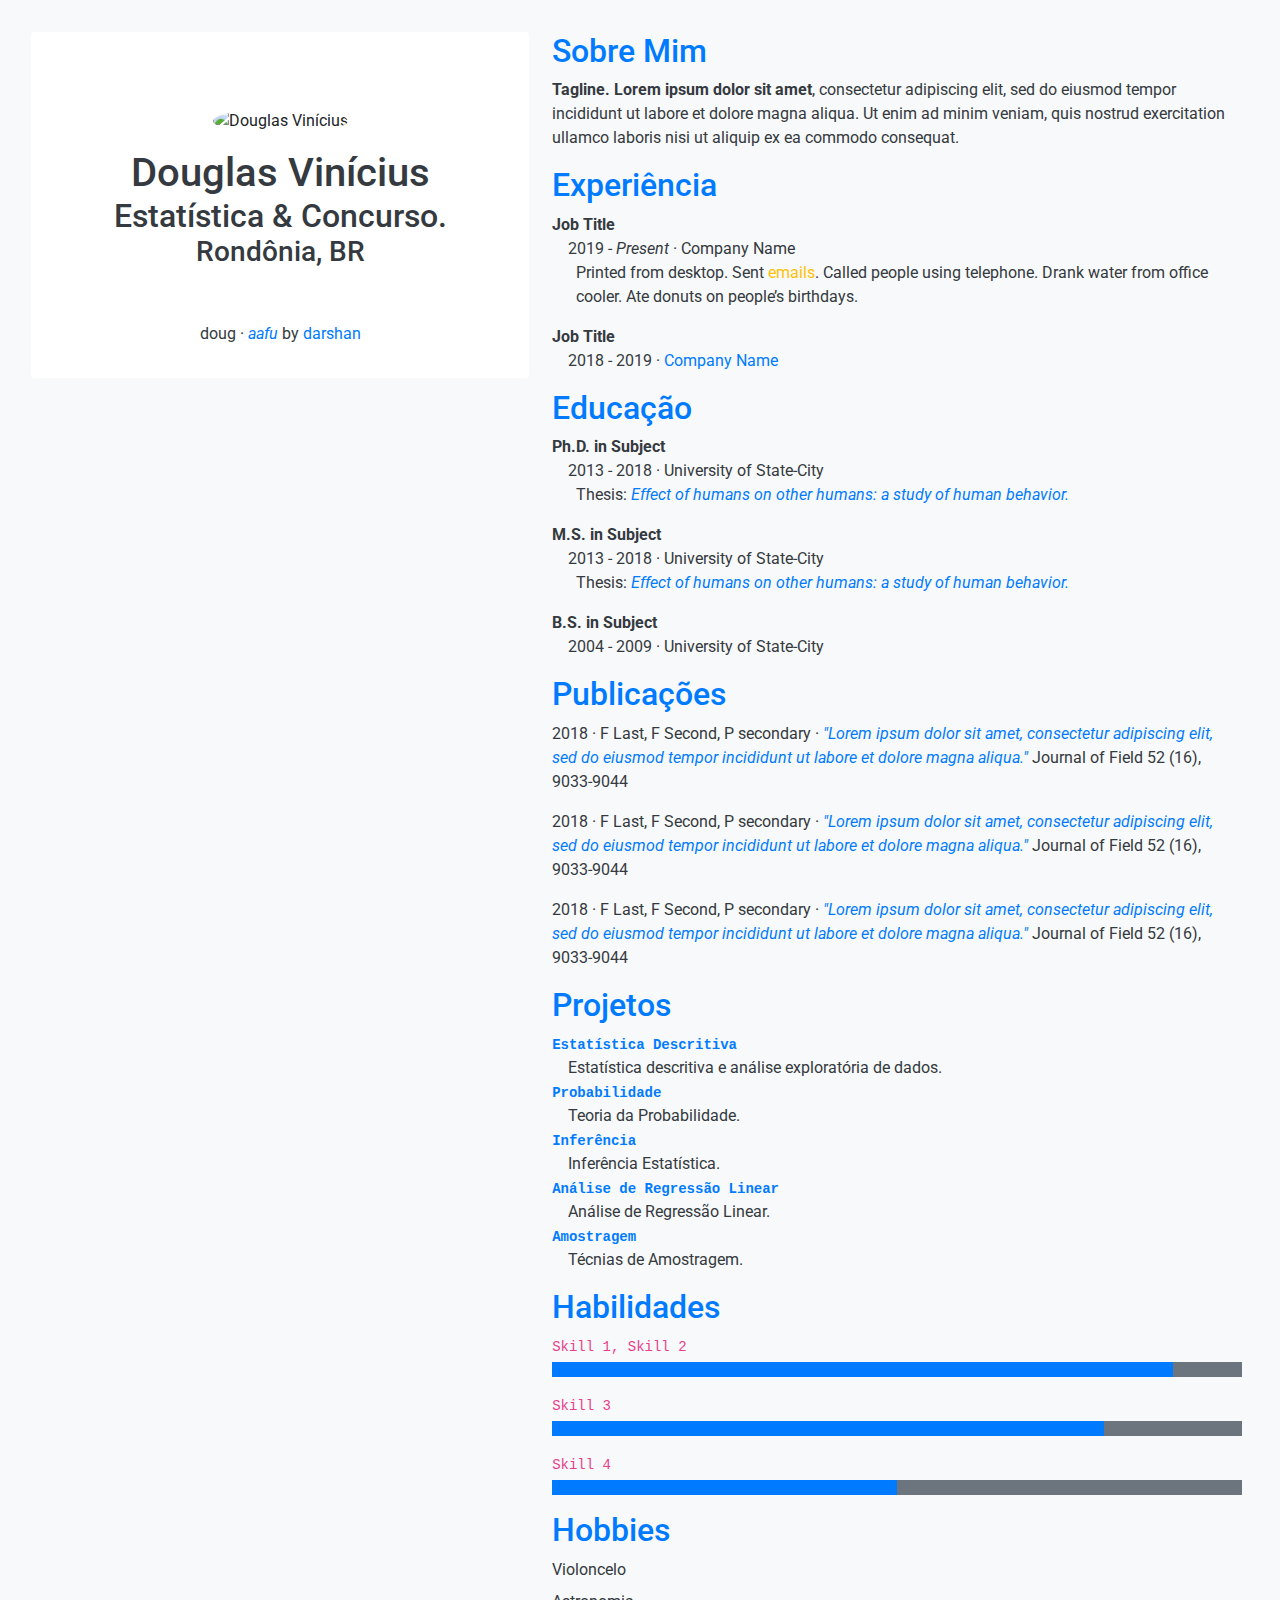
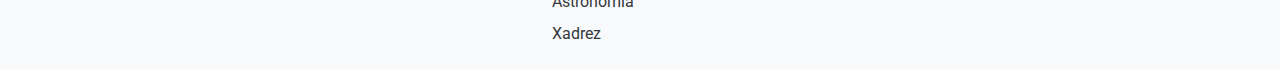
==== public/index.html @ db93e30a "ajustando..." ====
<!DOCTYPE html>
<html lang="en-us"><head>
  <title></title>

  <meta name="theme-color" content="#fff" />
  <meta charset="utf-8" />
  <meta content="width=device-width, initial-scale=1.0" name="viewport" />
  <meta name="description" content="Estatística &amp; Concurso." />
  <meta name="author" content="Douglas Vinícius" />
  <meta name="generator" content="aafu theme by Darshan in Hugo 0.55.6" />        <link rel="apple-touch-icon" sizes="180x180" href="apple-touch-icon.png">        <link rel="icon" type="image/png" sizes="32x32" href="favicon-32x32.png">        <link rel="icon" type="image/png" sizes="16x16" href="favicon-16x16.png">        <link rel="manifest" href="site.webmanifest">        <link rel="mask-icon" href="safari-pinned-tab.svg" color="#252627">        <link rel="shortcut icon" href="favicon.ico">        
  <link
    rel="stylesheet"
    href="https://stackpath.bootstrapcdn.com/bootstrap/4.3.1/css/bootstrap.min.css"
    integrity="sha384-ggOyR0iXCbMQv3Xipma34MD+dH/1fQ784/j6cY/iJTQUOhcWr7x9JvoRxT2MZw1T"
    crossorigin="anonymous"
  />
  <link
    rel="stylesheet"
    href="https://use.fontawesome.com/releases/v5.5.0/css/all.css"
    integrity="sha384-B4dIYHKNBt8Bc12p+WXckhzcICo0wtJAoU8YZTY5qE0Id1GSseTk6S+L3BlXeVIU"
    crossorigin="anonymous"
  />
  <link
    rel="stylesheet"
    href="https://cdn.rawgit.com/jpswalsh/academicons/master/css/academicons.min.css"
  />

  <link
    rel="stylesheet"
    href="//fonts.googleapis.com/css?family=Didact+Gothic%7CRoboto:400%7CRoboto+Mono"
  />

  <link rel="stylesheet" href="/css/aafu.css" />

  <script src="/js/themes.js"></script>
  <script src="/js/toggleTheme.js"></script>
  <script>
    window.onload = function() {
      Array.from(document.querySelectorAll(".markdownify")).map(function(
        elems
      ) {
        let elem = Array.from(elems.querySelectorAll("a"));
        elem.forEach(function(x) {
          x.classList.add(
            "text-warning"
          );
        });
      });
    };
  </script>
</head>
<body class="container bg-light" style="max-width: 1400px;">
    <div id="content">
<div class="ml-auto mr-auto row row-eq-height mt-3 p-2 rounded">
    <div class="col-md-5 text-center p-2">
      <div class="shadowsDark rounded bg-white">
      <div class="toggleSwitchContainer" style="width: 45px; height: 45px;">
        <i
          class="middleCenter fas fa-toggle-off zoomlink text-dark"
          id="toggle"
          title="Toggle Theme"
          onclick="toggleTheme()"
        ></i>
      </div>
      <div class="d-flex justify-content-center">
  <div class="w-100 h-100 mt-4">
    <img
      class="rounded m-2 rounded-circle"
      src="/images/profile.jpg"
      alt="Douglas Vinícius"
      style="width: 95%; max-width: 300px;"
    />
  </div>
</div>

      <div class="p-2">
      <h1 class="text-dark mb-0">Douglas Vinícius</h1>
<h2 class="text-dark mb-0">Estatística &amp; Concurso.</h2>
<h3 class="text-dark mb-0">Rondônia, BR</h3>
<div class="mt-2 d-flex flex-wrap justify-content-center">
  
  <div style="height:45px; width:45px;">
    <a href="https://www.linkedin.com/public-profile/settings?trk=d_flagship3_profile_self_view_public_profile">
      <i class="text-primary zoomlink mt-1 fab fa-linkedin-in"></i>
    </a>
  </div>
  
  <div style="height:45px; width:45px;">
    <a href="#">
      <i class="text-primary zoomlink mt-1 fab fa-stack-overflow"></i>
    </a>
  </div>
  
  <div style="height:45px; width:45px;">
    <a href="https://github.com/Doug7Vinicius">
      <i class="text-primary zoomlink mt-1 fab fa-github"></i>
    </a>
  </div>
  
  <div style="height:45px; width:45px;">
    <a href="#">
      <i class="text-primary zoomlink mt-1 fab fa-twitter"></i>
    </a>
  </div>
  
</div>

      <footer class="text-dark mb-4">
  <span class="markdownify">doug</span> &middot;
  <i>
    <a href="https://github.com/darshanbaral/aafu" class="text-primary">
      aafu
    </a>
  </i>
  by
  <a href="https://www.darshanbaral.com/" class="text-primary">
    darshan
  </a>
</footer>

    </div>
    </div>
  </div>
    <div class="col-md-7 bg-light pt-2">
      
      <h2 class="accordion w-100 text-primary  active ">
        
        <i class="fas fa-user"></i>
        Sobre Mim
      </h2>
      <div class="panel overflow-hidden">
        <p class="text-dark markdownify">
  <strong>Tagline. Lorem ipsum dolor sit amet</strong>, consectetur adipiscing elit, sed do eiusmod tempor incididunt ut labore et dolore magna aliqua. Ut enim ad minim veniam, quis nostrud exercitation ullamco laboris nisi ut aliquip ex ea commodo consequat.
</p>

      </div>
      
      <h2 class="accordion w-100 text-primary ">
        
        <i class="fas fa-briefcase"></i>
        Experiência
      </h2>
      <div class="panel overflow-hidden">
        
<dl>
  <dt class="text-dark mb-0">
    Job Title
  </dt>
  <dd class="text-dark mb-0 ml-3">
      <span class="markdownify">2019 - <em>Present</em></span> &middot;  Company Name 
  </dd>
  <dd class="text-dark mb-0 ml-4 markdownify">Printed from desktop. Sent <a href="#">emails</a>. Called people using telephone. Drank water from office cooler. Ate donuts on people&rsquo;s birthdays.</dd>
</dl>

<dl>
  <dt class="text-dark mb-0">
    Job Title
  </dt>
  <dd class="text-dark mb-0 ml-3">
      <span class="markdownify">2018 - 2019</span> &middot; <a class="text-primary" href="#">Company Name</a
    >
  </dd>
  <dd class="text-dark mb-0 ml-4 markdownify"></dd>
</dl>


      </div>
      
      <h2 class="accordion w-100 text-primary ">
        
        <i class="fas fa-graduation-cap"></i>
        Educação
      </h2>
      <div class="panel overflow-hidden">
        
<dl>
  <dt class="text-dark">Ph.D. in Subject</dt>
  <dd class="text-dark mb-0 ml-3">2013 - 2018 &middot; University of State-City</dd>
  
  <dd class="text-dark mb-0 ml-4">
    Thesis:
    <a class="text-primary" href="#"
      ><i>Effect of humans on other humans: a study of human behavior.</i></a
    >
  </dd>
  
</dl>

<dl>
  <dt class="text-dark">M.S. in Subject</dt>
  <dd class="text-dark mb-0 ml-3">2013 - 2018 &middot; University of State-City</dd>
  
  <dd class="text-dark mb-0 ml-4">
    Thesis:
    <a class="text-primary" href="#"
      ><i>Effect of humans on other humans: a study of human behavior.</i></a
    >
  </dd>
  
</dl>

<dl>
  <dt class="text-dark">B.S. in Subject</dt>
  <dd class="text-dark mb-0 ml-3">2004 - 2009 &middot; University of State-City</dd>
  
</dl>


      </div>
      
      <h2 class="accordion w-100 text-primary ">
        
        <i class="fas fa-book"></i>
        Publicações
      </h2>
      <div class="panel overflow-hidden">
        
<p class="text-dark">
  2018 &middot; F Last, F Second, P secondary &middot;
  <a class="text-primary" href="#"
    ><i>"Lorem ipsum dolor sit amet, consectetur adipiscing elit, sed do eiusmod tempor incididunt ut labore et dolore magna aliqua."</i></a
  >
  Journal of Field 52 (16), 9033-9044
</p>

<p class="text-dark">
  2018 &middot; F Last, F Second, P secondary &middot;
  <a class="text-primary" href="#"
    ><i>"Lorem ipsum dolor sit amet, consectetur adipiscing elit, sed do eiusmod tempor incididunt ut labore et dolore magna aliqua."</i></a
  >
  Journal of Field 52 (16), 9033-9044
</p>

<p class="text-dark">
  2018 &middot; F Last, F Second, P secondary &middot;
  <a class="text-primary" href="#"
    ><i>"Lorem ipsum dolor sit amet, consectetur adipiscing elit, sed do eiusmod tempor incididunt ut labore et dolore magna aliqua."</i></a
  >
  Journal of Field 52 (16), 9033-9044
</p>


      </div>
      
      <h2 class="accordion w-100 text-primary ">
        
        <i class="fas fa-project-diagram"></i>
        Projetos
      </h2>
      <div class="panel overflow-hidden">
        <dl>
  
  <dt>
    <a class="text-primary" href="#"
      ><code>Estatística Descritiva</code></a
    >
  </dt>
  <dd class="text-dark mb-0 ml-3 markdownify">Estatística descritiva e análise exploratória de dados.</dd>
  
  <dt>
    <a class="text-primary" href="#"
      ><code>Probabilidade</code></a
    >
  </dt>
  <dd class="text-dark mb-0 ml-3 markdownify">Teoria da Probabilidade.</dd>
  
  <dt>
    <a class="text-primary" href="#"
      ><code>Inferência</code></a
    >
  </dt>
  <dd class="text-dark mb-0 ml-3 markdownify">Inferência Estatística.</dd>
  
  <dt>
    <a class="text-primary" href="#"
      ><code>Análise de Regressão Linear</code></a
    >
  </dt>
  <dd class="text-dark mb-0 ml-3 markdownify">Análise de Regressão Linear.</dd>
  
  <dt>
    <a class="text-primary" href="#"
      ><code>Amostragem</code></a
    >
  </dt>
  <dd class="text-dark mb-0 ml-3 markdownify">Técnias de Amostragem.</dd>
  
</dl>

      </div>
      
      <h2 class="accordion w-100 text-primary ">
        
        <i class="fas fa-cogs"></i>
        Habilidades
      </h2>
      <div class="panel overflow-hidden">
        
<code>Skill 1, Skill 2</code>
<div class="w-100 bg-secondary mt-1 mb-3">
  <div
    class="bg-primary"
    style="width: 90%; height:15px;"
  ></div>
</div>

<code>Skill 3</code>
<div class="w-100 bg-secondary mt-1 mb-3">
  <div
    class="bg-primary"
    style="width: 80%; height:15px;"
  ></div>
</div>

<code>Skill 4</code>
<div class="w-100 bg-secondary mt-1 mb-3">
  <div
    class="bg-primary"
    style="width: 50%; height:15px;"
  ></div>
</div>


      </div>
      
      <h2 class="accordion w-100 text-primary ">
        
        <i class="fas fa-gamepad"></i>
        Hobbies
      </h2>
      <div class="panel overflow-hidden">
        <ul class="pl-0">
  
  <li class="text-dark list-unstyled mb-2">Violoncelo</li>
  
  <li class="text-dark list-unstyled mb-2">Astronomia</li>
  
  <li class="text-dark list-unstyled mb-2">Xadrez</li>
  
</ul>

      </div>
      
      <script src="/js/accordion.js"></script>
      <script>
        if ( true ) {
          toggleTheme();
        }
      </script>
    </div>
  </div>

    </div>
  </body>
</html>
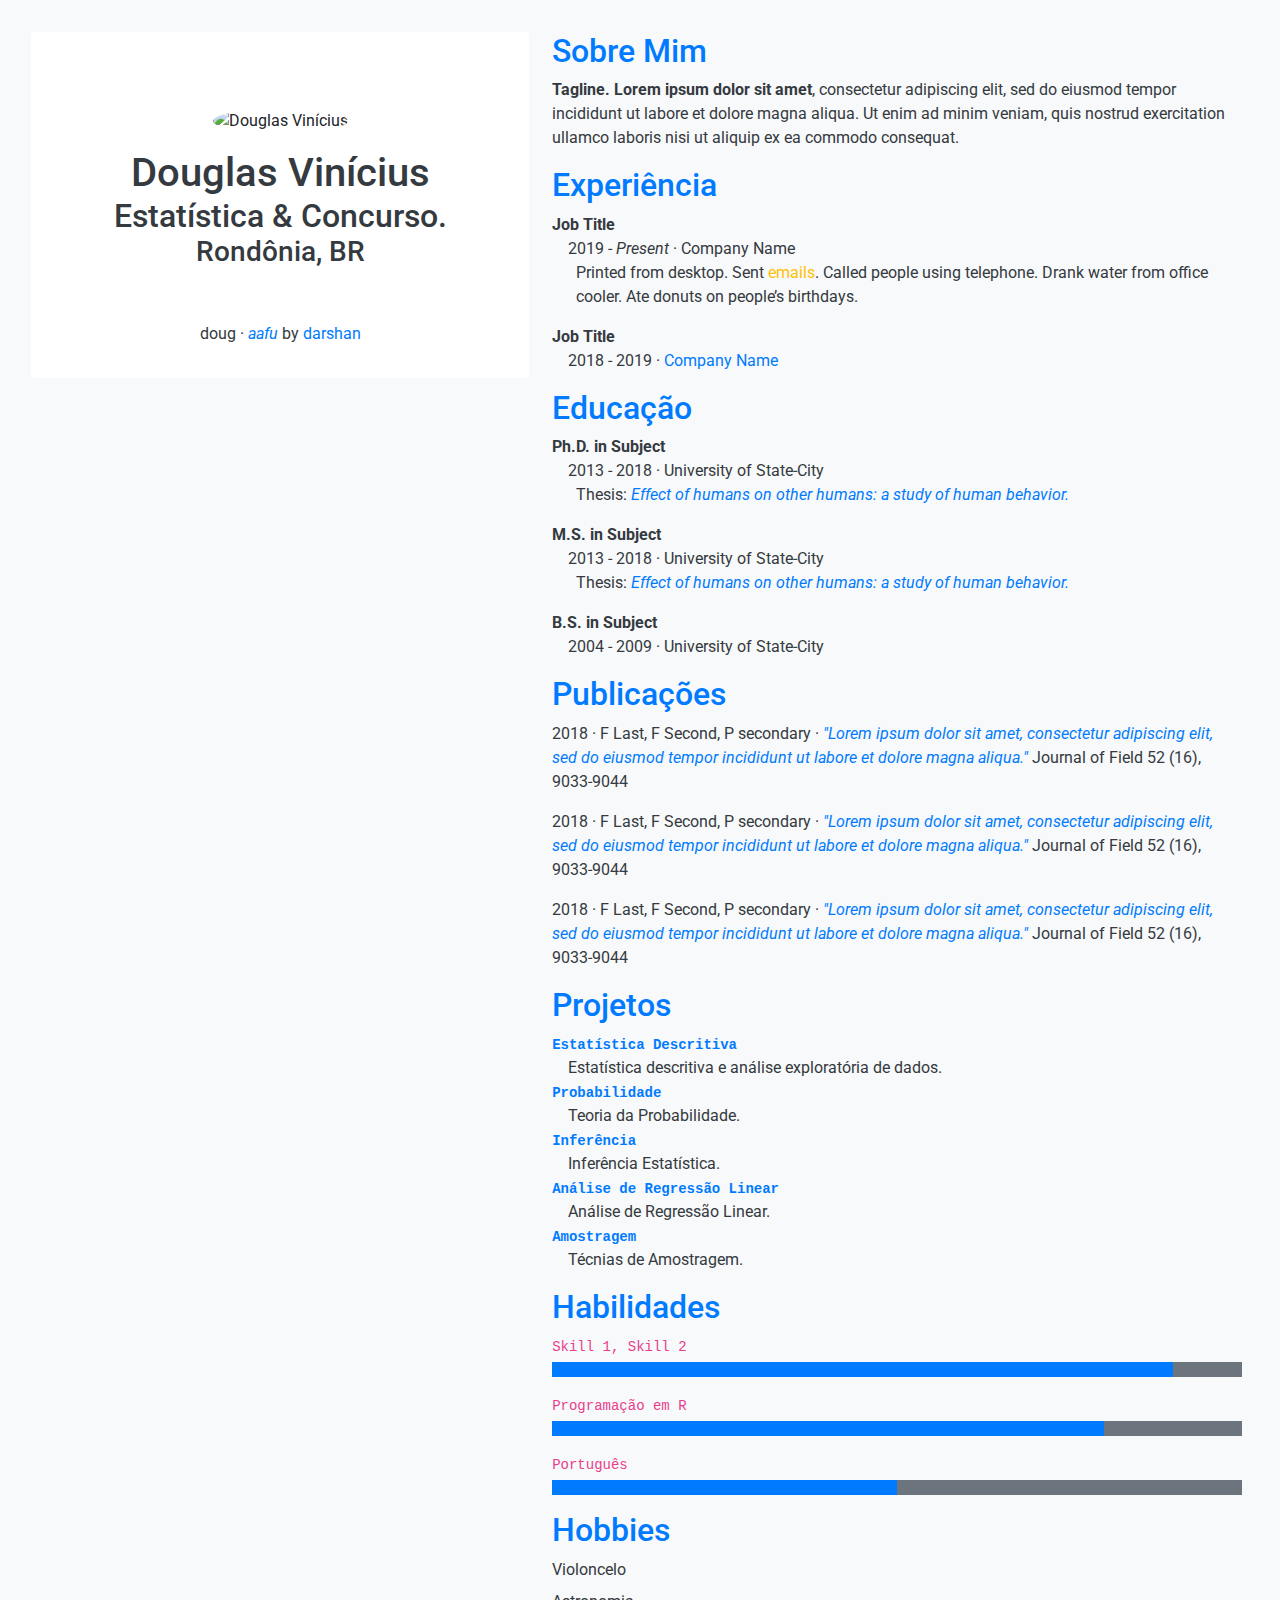
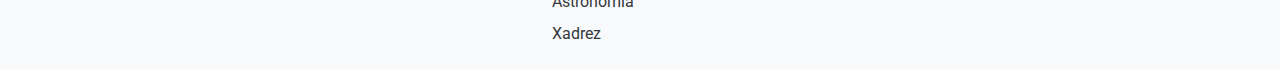
==== commit fd2d5904: "ajustes" ====
--- a/public/index.html
+++ b/public/index.html
@@ -1,6 +1,6 @@
 <!DOCTYPE html>
 <html lang="en-us"><head>
-  <title></title>
+  <title>Doug</title>
 
   <meta name="theme-color" content="#fff" />
   <meta charset="utf-8" />
@@ -304,7 +304,7 @@
   ></div>
 </div>
 
-<code>Skill 3</code>
+<code>Programação em R</code>
 <div class="w-100 bg-secondary mt-1 mb-3">
   <div
     class="bg-primary"
@@ -312,7 +312,7 @@
   ></div>
 </div>
 
-<code>Skill 4</code>
+<code>Português</code>
 <div class="w-100 bg-secondary mt-1 mb-3">
   <div
     class="bg-primary"
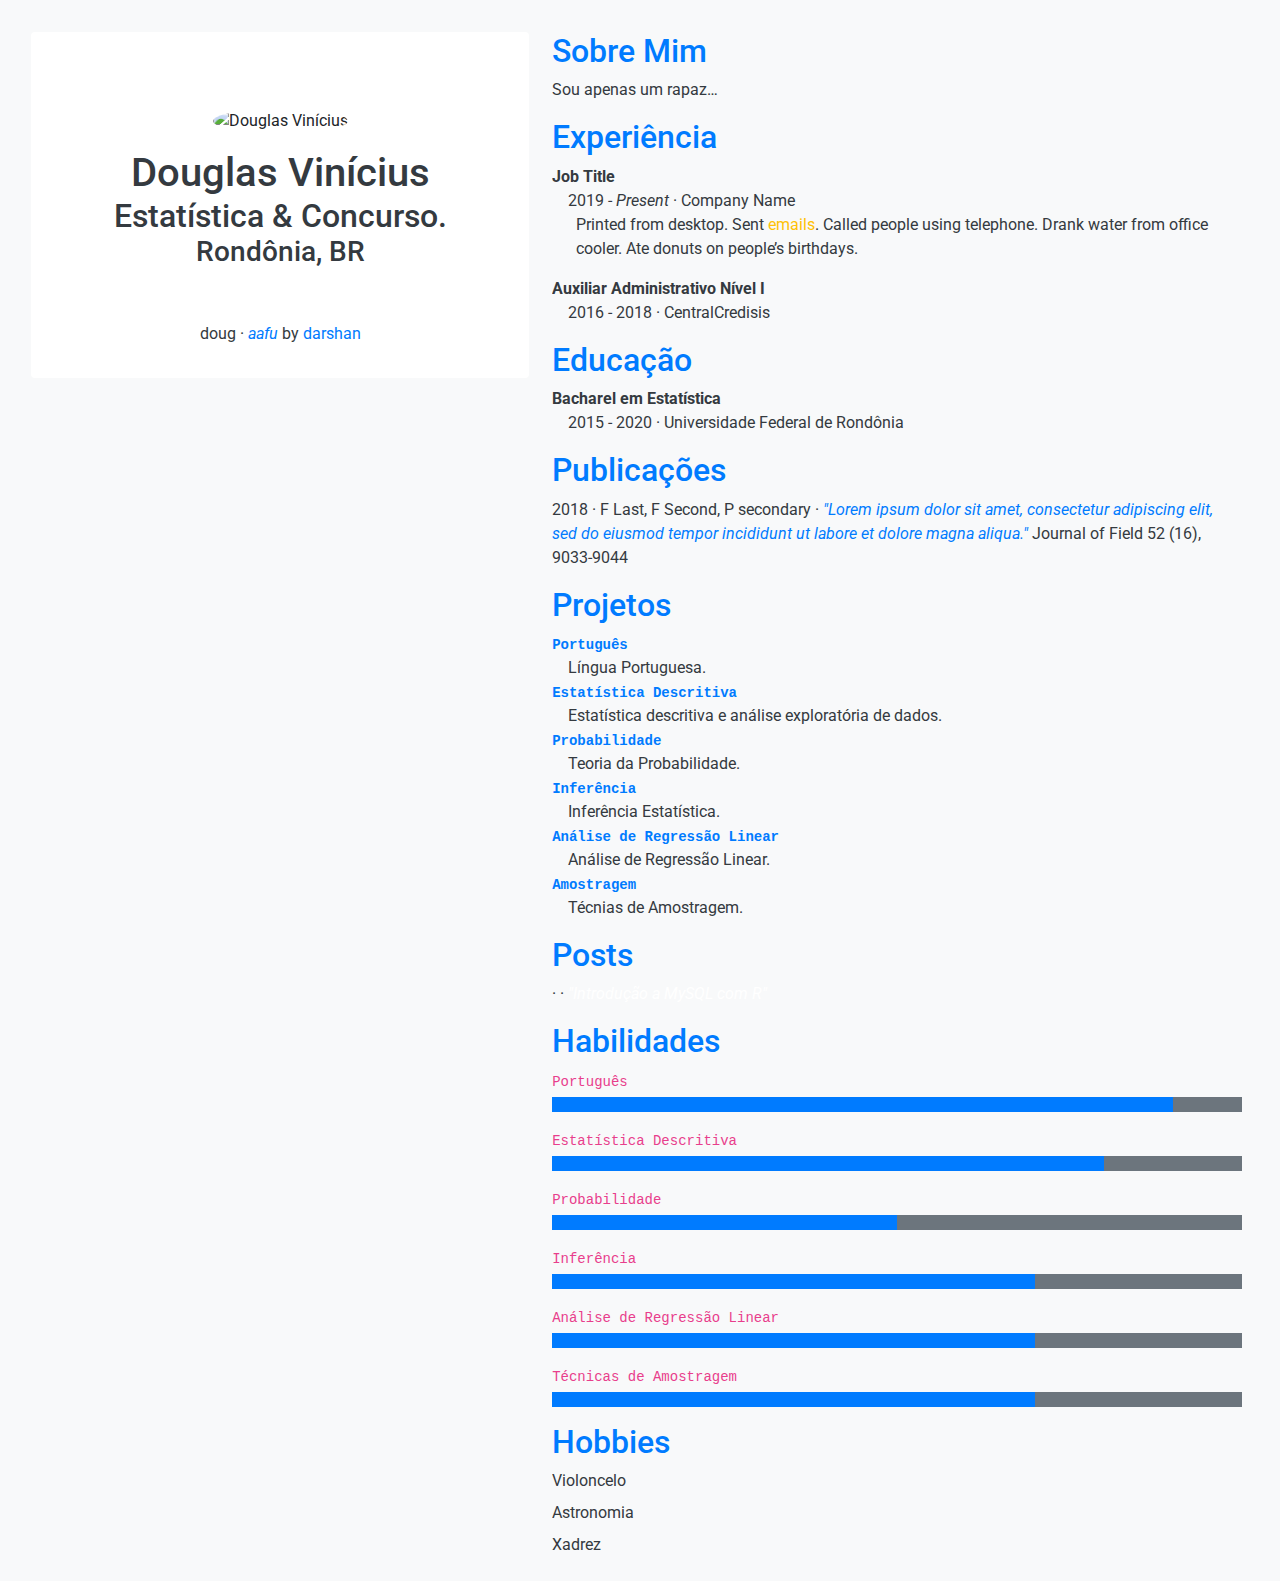
==== commit 7fb3191d: "novos ajustes" ====
--- a/public/index.html
+++ b/public/index.html
@@ -7,7 +7,7 @@
   <meta content="width=device-width, initial-scale=1.0" name="viewport" />
   <meta name="description" content="Estatística &amp; Concurso." />
   <meta name="author" content="Douglas Vinícius" />
-  <meta name="generator" content="aafu theme by Darshan in Hugo 0.55.6" />        <link rel="apple-touch-icon" sizes="180x180" href="apple-touch-icon.png">        <link rel="icon" type="image/png" sizes="32x32" href="favicon-32x32.png">        <link rel="icon" type="image/png" sizes="16x16" href="favicon-16x16.png">        <link rel="manifest" href="site.webmanifest">        <link rel="mask-icon" href="safari-pinned-tab.svg" color="#252627">        <link rel="shortcut icon" href="favicon.ico">        
+  <meta name="generator" content="aafu theme by Darshan in Hugo 0.55.6" />        <link rel="apple-touch-icon" sizes="180x180" href="apple-touch-icon.png">        <link rel="icon" type="image/png" sizes="32x32" href="pi.png">        <link rel="icon" type="image/png" sizes="16x16" href="pi.png">        <link rel="manifest" href="site.webmanifest">        <link rel="mask-icon" href="safari-pinned-tab.svg" color="#252627">        <link rel="shortcut icon" href="pi.png">        
   <link
     rel="stylesheet"
     href="https://stackpath.bootstrapcdn.com/bootstrap/4.3.1/css/bootstrap.min.css"
@@ -50,30 +50,30 @@
   </script>
 </head>
 <body class="container bg-light" style="max-width: 1400px;">
-    <div id="content">
-<div class="ml-auto mr-auto row row-eq-height mt-3 p-2 rounded">
-    <div class="col-md-5 text-center p-2">
-      <div class="shadowsDark rounded bg-white">
-      <div class="toggleSwitchContainer" style="width: 45px; height: 45px;">
-        <i
-          class="middleCenter fas fa-toggle-off zoomlink text-dark"
-          id="toggle"
-          title="Toggle Theme"
-          onclick="toggleTheme()"
-        ></i>
-      </div>
+    <div id="content">
+<div class="ml-auto mr-auto row row-eq-height mt-3 p-2 rounded">
+    <div class="col-md-5 text-center p-2">
+      <div class="shadowsDark rounded bg-white">
+      <div class="toggleSwitchContainer" style="width: 45px; height: 45px;">
+        <i
+          class="middleCenter fas fa-toggle-off zoomlink text-dark"
+          id="toggle"
+          title="Toggle Theme"
+          onclick="toggleTheme()"
+        ></i>
+      </div>
       <div class="d-flex justify-content-center">
   <div class="w-100 h-100 mt-4">
     <img
       class="rounded m-2 rounded-circle"
-      src="/images/profile.jpg"
+      src="/images/754349main_butterfly_nebula_full_full.jpg"
       alt="Douglas Vinícius"
-      style="width: 95%; max-width: 300px;"
+      style="width: 95%; max-width: 300px; max-height: 300px;"
     />
   </div>
 </div>
-
-      <div class="p-2">
+
+      <div class="p-2">
       <h1 class="text-dark mb-0">Douglas Vinícius</h1>
 <h2 class="text-dark mb-0">Estatística &amp; Concurso.</h2>
 <h3 class="text-dark mb-0">Rondônia, BR</h3>
@@ -86,25 +86,25 @@
   </div>
   
   <div style="height:45px; width:45px;">
-    <a href="#">
-      <i class="text-primary zoomlink mt-1 fab fa-stack-overflow"></i>
-    </a>
-  </div>
-  
-  <div style="height:45px; width:45px;">
     <a href="https://github.com/Doug7Vinicius">
       <i class="text-primary zoomlink mt-1 fab fa-github"></i>
     </a>
   </div>
   
   <div style="height:45px; width:45px;">
-    <a href="#">
+    <a href="https://stackoverflow.com/users/11490202/douglas-vin%C3%ADcius?tab=profile">
+      <i class="text-primary zoomlink mt-1 fab fa-stack-overflow"></i>
+    </a>
+  </div>
+  
+  <div style="height:45px; width:45px;">
+    <a href="https://twitter.com/Douglas69572577">
       <i class="text-primary zoomlink mt-1 fab fa-twitter"></i>
     </a>
   </div>
   
 </div>
-
+
       <footer class="text-dark mb-4">
   <span class="markdownify">doug</span> &middot;
   <i>
@@ -117,30 +117,30 @@
     darshan
   </a>
 </footer>
-
-    </div>
-    </div>
-  </div>
-    <div class="col-md-7 bg-light pt-2">
-      
-      <h2 class="accordion w-100 text-primary  active ">
-        
-        <i class="fas fa-user"></i>
-        Sobre Mim
-      </h2>
-      <div class="panel overflow-hidden">
+
+    </div>
+    </div>
+  </div>
+    <div class="col-md-7 bg-light pt-2">
+      
+      <h2 class="accordion w-100 text-primary  active ">
+        
+        <i class="fas fa-user"></i>
+        Sobre Mim
+      </h2>
+      <div class="panel overflow-hidden">
         <p class="text-dark markdownify">
-  <strong>Tagline. Lorem ipsum dolor sit amet</strong>, consectetur adipiscing elit, sed do eiusmod tempor incididunt ut labore et dolore magna aliqua. Ut enim ad minim veniam, quis nostrud exercitation ullamco laboris nisi ut aliquip ex ea commodo consequat.
+  Sou apenas um rapaz&hellip;
 </p>
-
-      </div>
-      
-      <h2 class="accordion w-100 text-primary ">
-        
-        <i class="fas fa-briefcase"></i>
-        Experiência
-      </h2>
-      <div class="panel overflow-hidden">
+
+      </div>
+      
+      <h2 class="accordion w-100 text-primary ">
+        
+        <i class="fas fa-briefcase"></i>
+        Experiência
+      </h2>
+      <div class="panel overflow-hidden">
         
 <dl>
   <dt class="text-dark mb-0">
@@ -154,66 +154,39 @@
 
 <dl>
   <dt class="text-dark mb-0">
-    Job Title
+    Auxiliar Administrativo Nível I
   </dt>
   <dd class="text-dark mb-0 ml-3">
-      <span class="markdownify">2018 - 2019</span> &middot; <a class="text-primary" href="#">Company Name</a
-    >
+      <span class="markdownify">2016 - 2018</span> &middot;  CentralCredisis 
   </dd>
   <dd class="text-dark mb-0 ml-4 markdownify"></dd>
 </dl>
 
-
-      </div>
-      
-      <h2 class="accordion w-100 text-primary ">
-        
-        <i class="fas fa-graduation-cap"></i>
-        Educação
-      </h2>
-      <div class="panel overflow-hidden">
+
+      </div>
+      
+      <h2 class="accordion w-100 text-primary ">
+        
+        <i class="fas fa-graduation-cap"></i>
+        Educação
+      </h2>
+      <div class="panel overflow-hidden">
         
 <dl>
-  <dt class="text-dark">Ph.D. in Subject</dt>
-  <dd class="text-dark mb-0 ml-3">2013 - 2018 &middot; University of State-City</dd>
-  
-  <dd class="text-dark mb-0 ml-4">
-    Thesis:
-    <a class="text-primary" href="#"
-      ><i>Effect of humans on other humans: a study of human behavior.</i></a
-    >
-  </dd>
+  <dt class="text-dark">Bacharel em Estatística</dt>
+  <dd class="text-dark mb-0 ml-3">2015 - 2020 &middot; Universidade Federal de Rondônia</dd>
   
 </dl>
 
-<dl>
-  <dt class="text-dark">M.S. in Subject</dt>
-  <dd class="text-dark mb-0 ml-3">2013 - 2018 &middot; University of State-City</dd>
-  
-  <dd class="text-dark mb-0 ml-4">
-    Thesis:
-    <a class="text-primary" href="#"
-      ><i>Effect of humans on other humans: a study of human behavior.</i></a
-    >
-  </dd>
-  
-</dl>
-
-<dl>
-  <dt class="text-dark">B.S. in Subject</dt>
-  <dd class="text-dark mb-0 ml-3">2004 - 2009 &middot; University of State-City</dd>
-  
-</dl>
-
-
-      </div>
-      
-      <h2 class="accordion w-100 text-primary ">
-        
-        <i class="fas fa-book"></i>
-        Publicações
-      </h2>
-      <div class="panel overflow-hidden">
+
+      </div>
+      
+      <h2 class="accordion w-100 text-primary ">
+        
+        <i class="fas fa-book"></i>
+        Publicações
+      </h2>
+      <div class="panel overflow-hidden">
         
 <p class="text-dark">
   2018 &middot; F Last, F Second, P secondary &middot;
@@ -223,80 +196,89 @@
   Journal of Field 52 (16), 9033-9044
 </p>
 
-<p class="text-dark">
-  2018 &middot; F Last, F Second, P secondary &middot;
-  <a class="text-primary" href="#"
-    ><i>"Lorem ipsum dolor sit amet, consectetur adipiscing elit, sed do eiusmod tempor incididunt ut labore et dolore magna aliqua."</i></a
-  >
-  Journal of Field 52 (16), 9033-9044
-</p>
-
-<p class="text-dark">
-  2018 &middot; F Last, F Second, P secondary &middot;
-  <a class="text-primary" href="#"
-    ><i>"Lorem ipsum dolor sit amet, consectetur adipiscing elit, sed do eiusmod tempor incididunt ut labore et dolore magna aliqua."</i></a
-  >
-  Journal of Field 52 (16), 9033-9044
-</p>
-
-
-      </div>
-      
-      <h2 class="accordion w-100 text-primary ">
+
+      </div>
+      
+      <h2 class="accordion w-100 text-primary ">
+        
+        <i class="fas fa-project-diagram"></i>
+        Projetos
+      </h2>
+      <div class="panel overflow-hidden">
+        <dl>
+  
+  <dt>
+    <a class="text-primary" href="#"
+      ><code>Português</code></a
+    >
+  </dt>
+  <dd class="text-dark mb-0 ml-3 markdownify">Língua Portuguesa.</dd>
+  
+  <dt>
+    <a class="text-primary" href="#"
+      ><code>Estatística Descritiva</code></a
+    >
+  </dt>
+  <dd class="text-dark mb-0 ml-3 markdownify">Estatística descritiva e análise exploratória de dados.</dd>
+  
+  <dt>
+    <a class="text-primary" href="#"
+      ><code>Probabilidade</code></a
+    >
+  </dt>
+  <dd class="text-dark mb-0 ml-3 markdownify">Teoria da Probabilidade.</dd>
+  
+  <dt>
+    <a class="text-primary" href="#"
+      ><code>Inferência</code></a
+    >
+  </dt>
+  <dd class="text-dark mb-0 ml-3 markdownify">Inferência Estatística.</dd>
+  
+  <dt>
+    <a class="text-primary" href="#"
+      ><code>Análise de Regressão Linear</code></a
+    >
+  </dt>
+  <dd class="text-dark mb-0 ml-3 markdownify">Análise de Regressão Linear.</dd>
+  
+  <dt>
+    <a class="text-primary" href="#"
+      ><code>Amostragem</code></a
+    >
+  </dt>
+  <dd class="text-dark mb-0 ml-3 markdownify">Técnias de Amostragem.</dd>
+  
+</dl>
+
+      </div>
+      
+      <h2 class="accordion w-100 text-primary ">
+        
+        <i class="fas fa-chart-line"></i>
+        Posts
+      </h2>
+      <div class="panel overflow-hidden">
+        
+<p class="text-dark">
+   &middot;  &middot;
+  <a class="text-white" href="#"
+    ><i>"Introdução a MySQL com R"</i></a
+  >
+  
+</p>
+
+
+      </div>
+      
+      <h2 class="accordion w-100 text-primary ">
+        
+        <i class="fas fa-cogs"></i>
+        Habilidades
+      </h2>
+      <div class="panel overflow-hidden">
         
-        <i class="fas fa-project-diagram"></i>
-        Projetos
-      </h2>
-      <div class="panel overflow-hidden">
-        <dl>
-  
-  <dt>
-    <a class="text-primary" href="#"
-      ><code>Estatística Descritiva</code></a
-    >
-  </dt>
-  <dd class="text-dark mb-0 ml-3 markdownify">Estatística descritiva e análise exploratória de dados.</dd>
-  
-  <dt>
-    <a class="text-primary" href="#"
-      ><code>Probabilidade</code></a
-    >
-  </dt>
-  <dd class="text-dark mb-0 ml-3 markdownify">Teoria da Probabilidade.</dd>
-  
-  <dt>
-    <a class="text-primary" href="#"
-      ><code>Inferência</code></a
-    >
-  </dt>
-  <dd class="text-dark mb-0 ml-3 markdownify">Inferência Estatística.</dd>
-  
-  <dt>
-    <a class="text-primary" href="#"
-      ><code>Análise de Regressão Linear</code></a
-    >
-  </dt>
-  <dd class="text-dark mb-0 ml-3 markdownify">Análise de Regressão Linear.</dd>
-  
-  <dt>
-    <a class="text-primary" href="#"
-      ><code>Amostragem</code></a
-    >
-  </dt>
-  <dd class="text-dark mb-0 ml-3 markdownify">Técnias de Amostragem.</dd>
-  
-</dl>
-
-      </div>
-      
-      <h2 class="accordion w-100 text-primary ">
-        
-        <i class="fas fa-cogs"></i>
-        Habilidades
-      </h2>
-      <div class="panel overflow-hidden">
-        
-<code>Skill 1, Skill 2</code>
+<code>Português</code>
 <div class="w-100 bg-secondary mt-1 mb-3">
   <div
     class="bg-primary"
@@ -304,7 +286,7 @@
   ></div>
 </div>
 
-<code>Programação em R</code>
+<code>Estatística Descritiva</code>
 <div class="w-100 bg-secondary mt-1 mb-3">
   <div
     class="bg-primary"
@@ -312,7 +294,7 @@
   ></div>
 </div>
 
-<code>Português</code>
+<code>Probabilidade</code>
 <div class="w-100 bg-secondary mt-1 mb-3">
   <div
     class="bg-primary"
@@ -320,15 +302,39 @@
   ></div>
 </div>
 
-
-      </div>
-      
-      <h2 class="accordion w-100 text-primary ">
-        
-        <i class="fas fa-gamepad"></i>
-        Hobbies
-      </h2>
-      <div class="panel overflow-hidden">
+<code>Inferência</code>
+<div class="w-100 bg-secondary mt-1 mb-3">
+  <div
+    class="bg-primary"
+    style="width: 70%; height:15px;"
+  ></div>
+</div>
+
+<code>Análise de Regressão Linear</code>
+<div class="w-100 bg-secondary mt-1 mb-3">
+  <div
+    class="bg-primary"
+    style="width: 70%; height:15px;"
+  ></div>
+</div>
+
+<code>Técnicas de Amostragem</code>
+<div class="w-100 bg-secondary mt-1 mb-3">
+  <div
+    class="bg-primary"
+    style="width: 70%; height:15px;"
+  ></div>
+</div>
+
+
+      </div>
+      
+      <h2 class="accordion w-100 text-primary ">
+        
+        <i class="fas fa-gamepad"></i>
+        Hobbies
+      </h2>
+      <div class="panel overflow-hidden">
         <ul class="pl-0">
   
   <li class="text-dark list-unstyled mb-2">Violoncelo</li>
@@ -338,17 +344,17 @@
   <li class="text-dark list-unstyled mb-2">Xadrez</li>
   
 </ul>
-
-      </div>
-      
-      <script src="/js/accordion.js"></script>
-      <script>
-        if ( true ) {
-          toggleTheme();
-        }
-      </script>
-    </div>
-  </div>
+
+      </div>
+      
+      <script src="/js/accordion.js"></script>
+      <script>
+        if ( true ) {
+          toggleTheme();
+        }
+      </script>
+    </div>
+  </div>
 
     </div>
   </body>
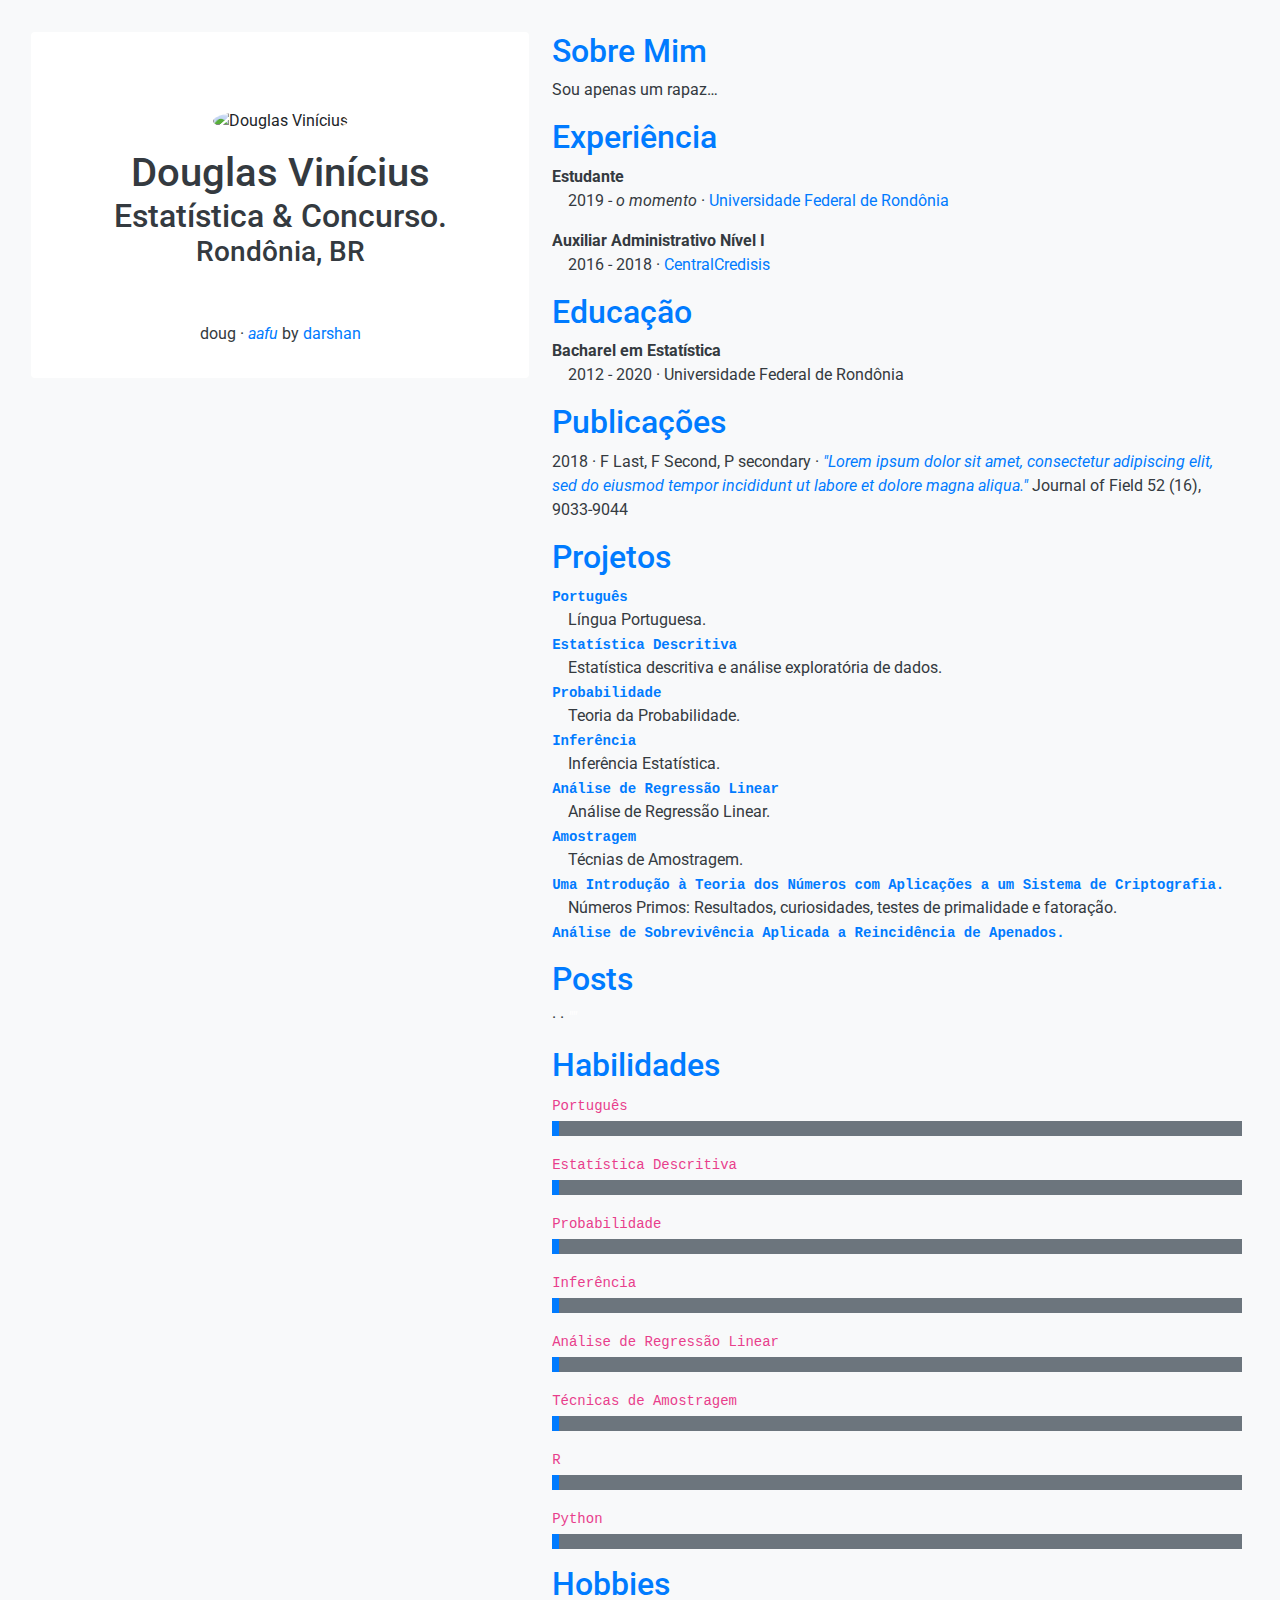
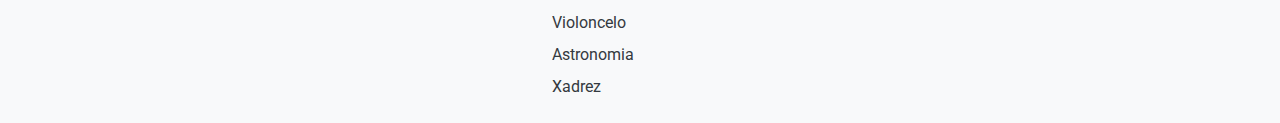
==== commit 48b9df4c: "ajuste no icone social para abrir novas guias" ====
--- a/public/index.html
+++ b/public/index.html
@@ -1,4 +1,4 @@
-<!DOCTYPE html>
+<!DOCTYPE html>
 <html lang="en-us"><head>
   <title>Doug</title>
 
@@ -7,7 +7,14 @@
   <meta content="width=device-width, initial-scale=1.0" name="viewport" />
   <meta name="description" content="Estatística &amp; Concurso." />
   <meta name="author" content="Douglas Vinícius" />
-  <meta name="generator" content="aafu theme by Darshan in Hugo 0.55.6" />        <link rel="apple-touch-icon" sizes="180x180" href="apple-touch-icon.png">        <link rel="icon" type="image/png" sizes="32x32" href="pi.png">        <link rel="icon" type="image/png" sizes="16x16" href="pi.png">        <link rel="manifest" href="site.webmanifest">        <link rel="mask-icon" href="safari-pinned-tab.svg" color="#252627">        <link rel="shortcut icon" href="pi.png">        
+  <meta name="generator" content="aafu theme by Darshan in Hugo 0.55.6" />+        <link rel="apple-touch-icon" sizes="180x180" href="apple-touch-icon.png">+        <link rel="icon" type="image/png" sizes="32x32" href="sigma.png">+        <link rel="icon" type="image/png" sizes="16x16" href="sigma.png">+        <link rel="manifest" href="site.webmanifest">+        <link rel="mask-icon" href="safari-pinned-tab.svg" color="#252627">+        <link rel="shortcut icon" href="sigma.png">+        
   <link
     rel="stylesheet"
     href="https://stackpath.bootstrapcdn.com/bootstrap/4.3.1/css/bootstrap.min.css"
@@ -49,62 +56,62 @@
     };
   </script>
 </head>
-<body class="container bg-light" style="max-width: 1400px;">
-    <div id="content">
-<div class="ml-auto mr-auto row row-eq-height mt-3 p-2 rounded">
-    <div class="col-md-5 text-center p-2">
-      <div class="shadowsDark rounded bg-white">
-      <div class="toggleSwitchContainer" style="width: 45px; height: 45px;">
-        <i
-          class="middleCenter fas fa-toggle-off zoomlink text-dark"
-          id="toggle"
-          title="Toggle Theme"
-          onclick="toggleTheme()"
-        ></i>
-      </div>
-      <div class="d-flex justify-content-center">
-  <div class="w-100 h-100 mt-4">
-    <img
-      class="rounded m-2 rounded-circle"
-      src="/images/754349main_butterfly_nebula_full_full.jpg"
-      alt="Douglas Vinícius"
-      style="width: 95%; max-width: 300px; max-height: 300px;"
-    />
-  </div>
-</div>
-
-      <div class="p-2">
+<body class="container bg-light" style="max-width: 1400px;">
+    <div id="content">
+<div class="ml-auto mr-auto row row-eq-height mt-3 p-2 rounded">
+    <div class="col-md-5 text-center p-2">
+      <div class="shadowsDark rounded bg-white">
+      <div class="toggleSwitchContainer" style="width: 45px; height: 45px;">
+        <i
+          class="middleCenter fas fa-toggle-off zoomlink text-dark"
+          id="toggle"
+          title="Toggle Theme"
+          onclick="toggleTheme()"
+        ></i>
+      </div>
+      <div class="d-flex justify-content-center">
+  <div class="w-100 h-100 mt-4">
+    <img
+      class="rounded m-2 rounded-circle"
+      src="/images/754349main_butterfly_nebula_full_full.jpg"
+      alt="Douglas Vinícius"
+      style="width: 95%; max-width: 300px; max-height: 300px;"
+    />
+  </div>
+</div>
+
+      <div class="p-2">
       <h1 class="text-dark mb-0">Douglas Vinícius</h1>
 <h2 class="text-dark mb-0">Estatística &amp; Concurso.</h2>
 <h3 class="text-dark mb-0">Rondônia, BR</h3>
 <div class="mt-2 d-flex flex-wrap justify-content-center">
   
   <div style="height:45px; width:45px;">
-    <a href="https://www.linkedin.com/public-profile/settings?trk=d_flagship3_profile_self_view_public_profile">
-      <i class="text-primary zoomlink mt-1 fab fa-linkedin-in"></i>
+    <a href="https://www.linkedin.com/public-profile/settings?trk=d_flagship3_profile_self_view_public_profile" aria-label = "fab" target = "_blank">
+      <i class="text-primary zoomlink mt-1 fab fa-linkedin-in" aria-hidden = "true"></i>
     </a>
   </div>
   
   <div style="height:45px; width:45px;">
-    <a href="https://github.com/Doug7Vinicius">
-      <i class="text-primary zoomlink mt-1 fab fa-github"></i>
+    <a href="https://github.com/Doug7Vinicius" aria-label = "fab" target = "_blank">
+      <i class="text-primary zoomlink mt-1 fab fa-github" aria-hidden = "true"></i>
     </a>
   </div>
   
   <div style="height:45px; width:45px;">
-    <a href="https://stackoverflow.com/users/11490202/douglas-vin%C3%ADcius?tab=profile">
-      <i class="text-primary zoomlink mt-1 fab fa-stack-overflow"></i>
+    <a href="https://stackoverflow.com/users/11490202/douglas-vin%C3%ADcius?tab=profile" aria-label = "fab" target = "_blank">
+      <i class="text-primary zoomlink mt-1 fab fa-stack-overflow" aria-hidden = "true"></i>
     </a>
   </div>
   
   <div style="height:45px; width:45px;">
-    <a href="https://twitter.com/Douglas69572577">
-      <i class="text-primary zoomlink mt-1 fab fa-twitter"></i>
+    <a href="https://twitter.com/Douglas69572577" aria-label = "fab" target = "_blank">
+      <i class="text-primary zoomlink mt-1 fab fa-twitter" aria-hidden = "true"></i>
     </a>
   </div>
   
 </div>
-
+
       <footer class="text-dark mb-4">
   <span class="markdownify">doug</span> &middot;
   <i>
@@ -117,39 +124,40 @@
     darshan
   </a>
 </footer>
-
-    </div>
-    </div>
-  </div>
-    <div class="col-md-7 bg-light pt-2">
-      
-      <h2 class="accordion w-100 text-primary  active ">
-        
-        <i class="fas fa-user"></i>
-        Sobre Mim
-      </h2>
-      <div class="panel overflow-hidden">
-        <p class="text-dark markdownify">
-  Sou apenas um rapaz&hellip;
-</p>
-
-      </div>
-      
-      <h2 class="accordion w-100 text-primary ">
-        
-        <i class="fas fa-briefcase"></i>
-        Experiência
-      </h2>
-      <div class="panel overflow-hidden">
+
+    </div>
+    </div>
+  </div>
+    <div class="col-md-7 bg-light pt-2">
+      
+      <h2 class="accordion w-100 text-primary  active ">
+        
+        <i class="fas fa-user"></i>
+        Sobre Mim
+      </h2>
+      <div class="panel overflow-hidden">
+        <p class="text-dark markdownify">
+  Sou apenas um rapaz&hellip;
+</p>
+
+      </div>
+      
+      <h2 class="accordion w-100 text-primary ">
+        
+        <i class="fas fa-briefcase"></i>
+        Experiência
+      </h2>
+      <div class="panel overflow-hidden">
         
 <dl>
   <dt class="text-dark mb-0">
-    Job Title
+    Estudante
   </dt>
   <dd class="text-dark mb-0 ml-3">
-      <span class="markdownify">2019 - <em>Present</em></span> &middot;  Company Name 
+      <span class="markdownify">2019 - <em>o momento</em></span> &middot; <a class="text-primary" href="https://www.unir.br/">Universidade Federal de Rondônia</a
+    >
   </dd>
-  <dd class="text-dark mb-0 ml-4 markdownify">Printed from desktop. Sent <a href="#">emails</a>. Called people using telephone. Drank water from office cooler. Ate donuts on people&rsquo;s birthdays.</dd>
+  <dd class="text-dark mb-0 ml-4 markdownify"></dd>
 </dl>
 
 <dl>
@@ -157,36 +165,37 @@
     Auxiliar Administrativo Nível I
   </dt>
   <dd class="text-dark mb-0 ml-3">
-      <span class="markdownify">2016 - 2018</span> &middot;  CentralCredisis 
+      <span class="markdownify">2016 - 2018</span> &middot; <a class="text-primary" href="https://credisis.com.br/">CentralCredisis</a
+    >
   </dd>
   <dd class="text-dark mb-0 ml-4 markdownify"></dd>
 </dl>
 
-
-      </div>
-      
-      <h2 class="accordion w-100 text-primary ">
-        
-        <i class="fas fa-graduation-cap"></i>
-        Educação
-      </h2>
-      <div class="panel overflow-hidden">
+
+      </div>
+      
+      <h2 class="accordion w-100 text-primary ">
+        
+        <i class="fas fa-graduation-cap"></i>
+        Educação
+      </h2>
+      <div class="panel overflow-hidden">
         
 <dl>
   <dt class="text-dark">Bacharel em Estatística</dt>
-  <dd class="text-dark mb-0 ml-3">2015 - 2020 &middot; Universidade Federal de Rondônia</dd>
+  <dd class="text-dark mb-0 ml-3">2012 - 2020 &middot; Universidade Federal de Rondônia</dd>
   
 </dl>
 
-
-      </div>
-      
-      <h2 class="accordion w-100 text-primary ">
-        
-        <i class="fas fa-book"></i>
-        Publicações
-      </h2>
-      <div class="panel overflow-hidden">
+
+      </div>
+      
+      <h2 class="accordion w-100 text-primary ">
+        
+        <i class="fas fa-book"></i>
+        Publicações
+      </h2>
+      <div class="panel overflow-hidden">
         
 <p class="text-dark">
   2018 &middot; F Last, F Second, P secondary &middot;
@@ -196,15 +205,15 @@
   Journal of Field 52 (16), 9033-9044
 </p>
 
-
-      </div>
-      
-      <h2 class="accordion w-100 text-primary ">
-        
-        <i class="fas fa-project-diagram"></i>
-        Projetos
-      </h2>
-      <div class="panel overflow-hidden">
+
+      </div>
+      
+      <h2 class="accordion w-100 text-primary ">
+        
+        <i class="fas fa-project-diagram"></i>
+        Projetos
+      </h2>
+      <div class="panel overflow-hidden">
         <dl>
   
   <dt>
@@ -236,7 +245,7 @@
   <dd class="text-dark mb-0 ml-3 markdownify">Inferência Estatística.</dd>
   
   <dt>
-    <a class="text-primary" href="#"
+    <a class="text-primary" href="https://regression.netlify.com"
       ><code>Análise de Regressão Linear</code></a
     >
   </dt>
@@ -249,40 +258,54 @@
   </dt>
   <dd class="text-dark mb-0 ml-3 markdownify">Técnias de Amostragem.</dd>
   
+  <dt>
+    <a class="text-primary" href="#"
+      ><code>Uma Introdução à Teoria dos Números com Aplicações a um Sistema de Criptografia.</code></a
+    >
+  </dt>
+  <dd class="text-dark mb-0 ml-3 markdownify">Números Primos: Resultados, curiosidades, testes de primalidade e fatoração.</dd>
+  
+  <dt>
+    <a class="text-primary" href="#"
+      ><code>Análise de Sobrevivência Aplicada a Reincidência de Apenados.</code></a
+    >
+  </dt>
+  <dd class="text-dark mb-0 ml-3 markdownify"></dd>
+  
 </dl>
-
-      </div>
-      
-      <h2 class="accordion w-100 text-primary ">
-        
-        <i class="fas fa-chart-line"></i>
-        Posts
-      </h2>
-      <div class="panel overflow-hidden">
-        
-<p class="text-dark">
-   &middot;  &middot;
-  <a class="text-white" href="#"
-    ><i>"Introdução a MySQL com R"</i></a
-  >
-  
-</p>
-
-
-      </div>
-      
-      <h2 class="accordion w-100 text-primary ">
-        
-        <i class="fas fa-cogs"></i>
-        Habilidades
-      </h2>
-      <div class="panel overflow-hidden">
+
+      </div>
+      
+      <h2 class="accordion w-100 text-primary ">
+        
+        <i class="fas fa-chart-line"></i>
+        Posts
+      </h2>
+      <div class="panel overflow-hidden">
+        
+<p class="text-dark">
+   &middot;  &middot;
+  <a class="text-white" href=""
+    ><i>""</i></a
+  >
+  
+</p>
+
+
+      </div>
+      
+      <h2 class="accordion w-100 text-primary ">
+        
+        <i class="fas fa-cogs"></i>
+        Habilidades
+      </h2>
+      <div class="panel overflow-hidden">
         
 <code>Português</code>
 <div class="w-100 bg-secondary mt-1 mb-3">
   <div
     class="bg-primary"
-    style="width: 90%; height:15px;"
+    style="width: 1%; height:15px;"
   ></div>
 </div>
 
@@ -290,7 +313,7 @@
 <div class="w-100 bg-secondary mt-1 mb-3">
   <div
     class="bg-primary"
-    style="width: 80%; height:15px;"
+    style="width: 1%; height:15px;"
   ></div>
 </div>
 
@@ -298,7 +321,7 @@
 <div class="w-100 bg-secondary mt-1 mb-3">
   <div
     class="bg-primary"
-    style="width: 50%; height:15px;"
+    style="width: 1%; height:15px;"
   ></div>
 </div>
 
@@ -306,7 +329,7 @@
 <div class="w-100 bg-secondary mt-1 mb-3">
   <div
     class="bg-primary"
-    style="width: 70%; height:15px;"
+    style="width: 1%; height:15px;"
   ></div>
 </div>
 
@@ -314,7 +337,7 @@
 <div class="w-100 bg-secondary mt-1 mb-3">
   <div
     class="bg-primary"
-    style="width: 70%; height:15px;"
+    style="width: 1%; height:15px;"
   ></div>
 </div>
 
@@ -322,40 +345,62 @@
 <div class="w-100 bg-secondary mt-1 mb-3">
   <div
     class="bg-primary"
-    style="width: 70%; height:15px;"
-  ></div>
-</div>
-
-
-      </div>
-      
-      <h2 class="accordion w-100 text-primary ">
-        
-        <i class="fas fa-gamepad"></i>
-        Hobbies
-      </h2>
-      <div class="panel overflow-hidden">
+    style="width: 1%; height:15px;"
+  ></div>
+</div>
+
+<code>R</code>
+<div class="w-100 bg-secondary mt-1 mb-3">
+  <div
+    class="bg-primary"
+    style="width: 1%; height:15px;"
+  ></div>
+</div>
+
+<code>Python</code>
+<div class="w-100 bg-secondary mt-1 mb-3">
+  <div
+    class="bg-primary"
+    style="width: 1%; height:15px;"
+  ></div>
+</div>
+
+
+      </div>
+      
+      <h2 class="accordion w-100 text-primary ">
+        
+        <i class="fas fa-gamepad"></i>
+        Hobbies
+      </h2>
+      <div class="panel overflow-hidden">
         <ul class="pl-0">
   
-  <li class="text-dark list-unstyled mb-2">Violoncelo</li>
-  
-  <li class="text-dark list-unstyled mb-2">Astronomia</li>
-  
-  <li class="text-dark list-unstyled mb-2">Xadrez</li>
+  
+  <li class="text-dark list-unstyled mb-2">Violoncelo
+  </li>
+  
+  
+  <li class="text-dark list-unstyled mb-2">Astronomia
+  </li>
+  
+  
+  <li class="text-dark list-unstyled mb-2">Xadrez
+  </li>
   
 </ul>
-
-      </div>
-      
-      <script src="/js/accordion.js"></script>
-      <script>
-        if ( true ) {
-          toggleTheme();
-        }
-      </script>
-    </div>
-  </div>
-
-    </div>
-  </body>
-</html>
+
+      </div>
+      
+      <script src="/js/accordion.js"></script>
+      <script>
+        if ( true ) {
+          toggleTheme();
+        }
+      </script>
+    </div>
+  </div>
+
+    </div>
+  </body>
+</html>
